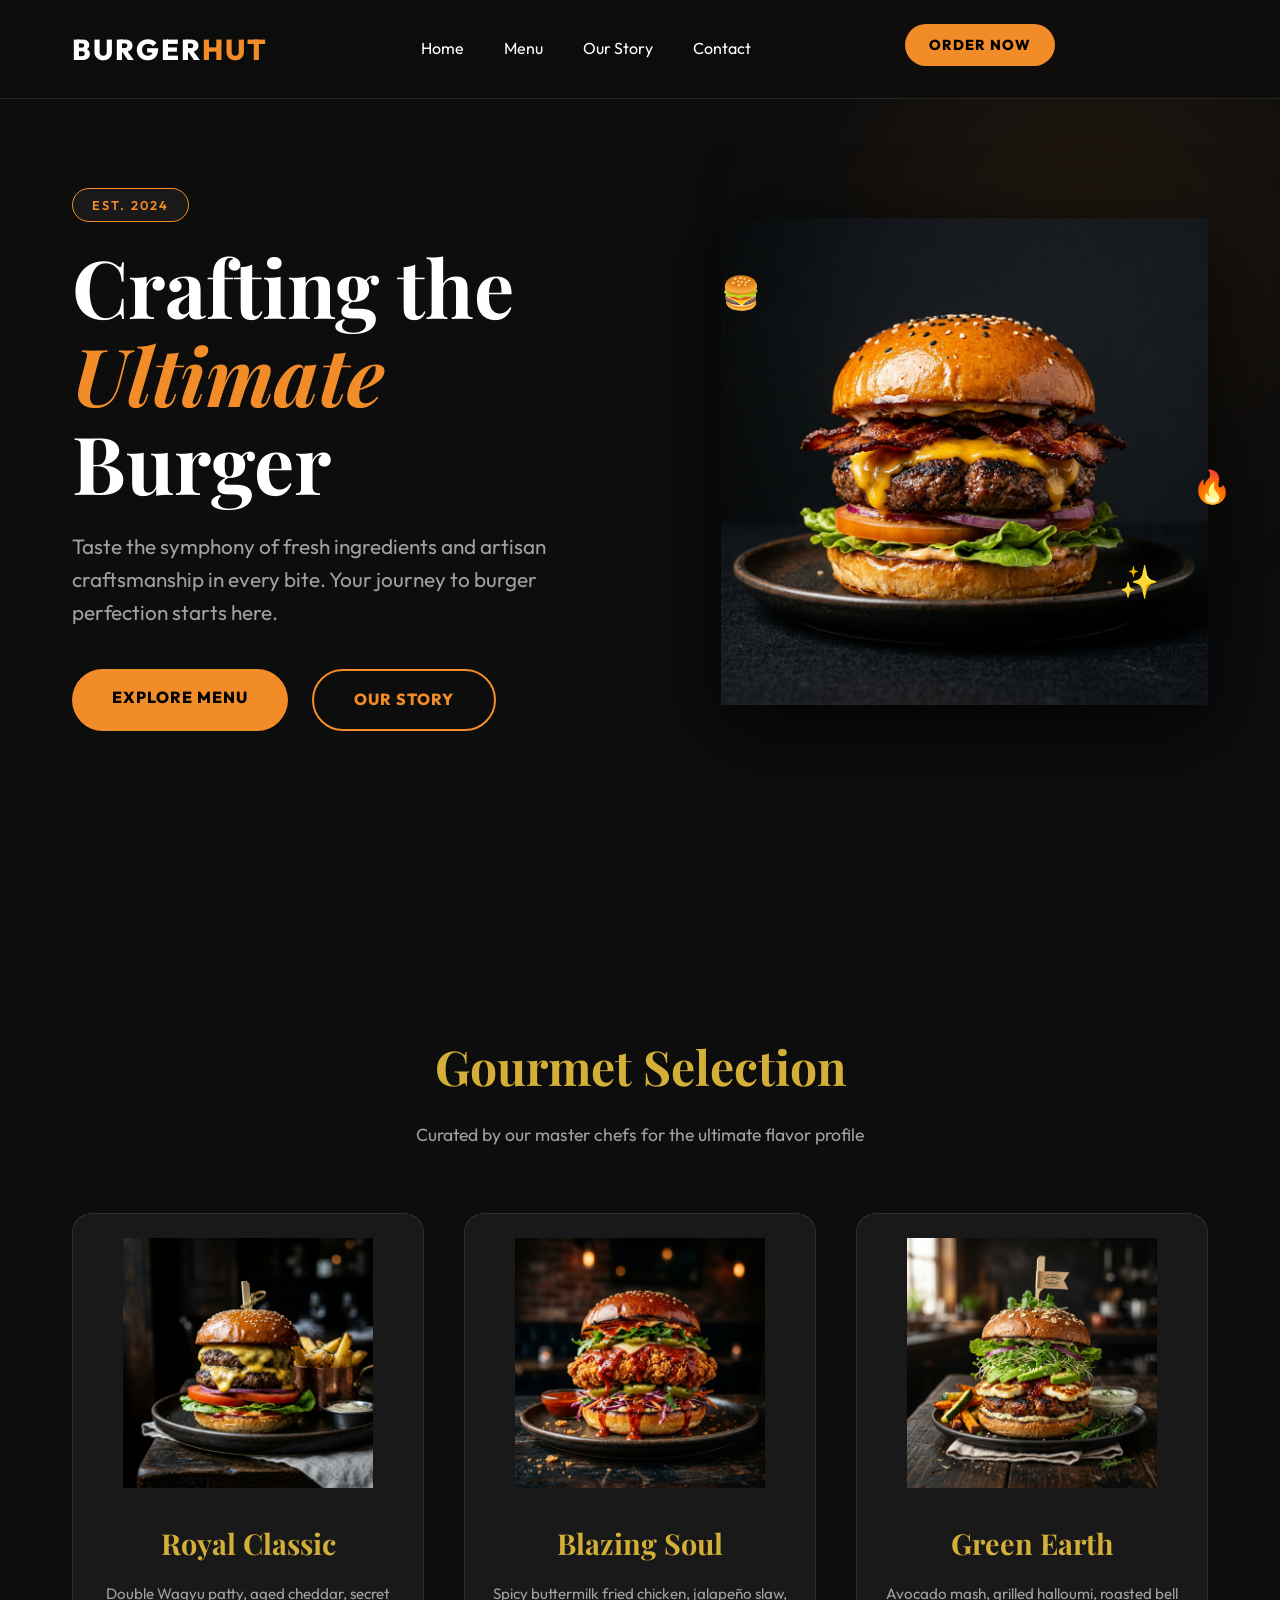
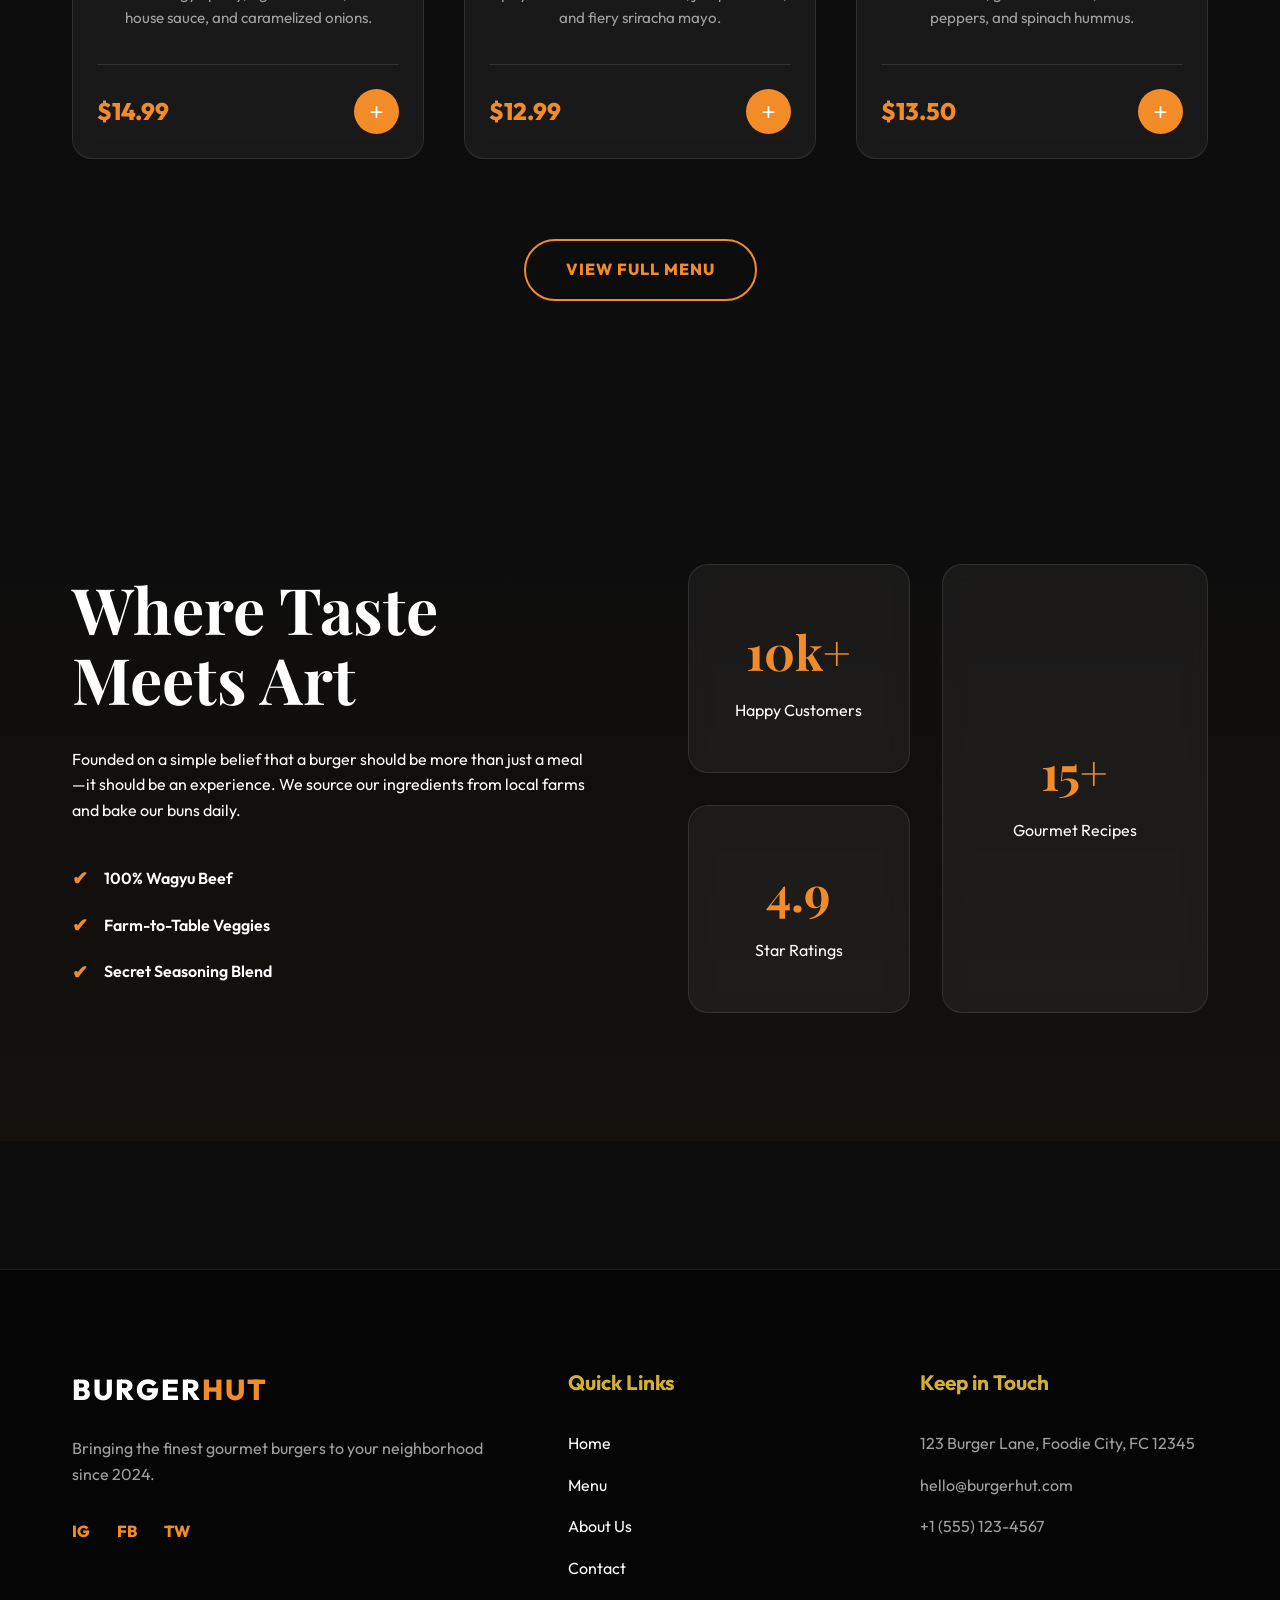
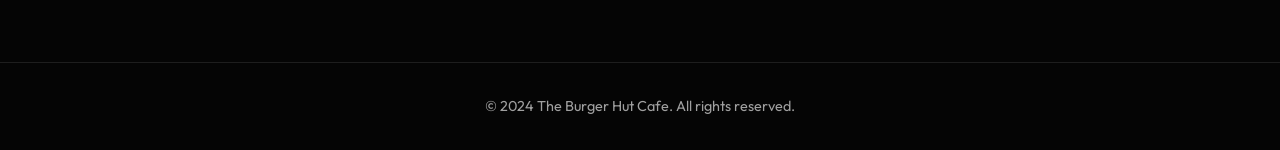
==== index.html @ 4bcedd04 "Initial commit of Burger Hut site" ====
<!DOCTYPE html>
<html lang="en">
<head>
    <meta charset="UTF-8">
    <meta name="viewport" content="width=device-width, initial-scale=1.0">
    <title>The Burger Hut | Gourmet Culinary Experience</title>
    <meta name="description" content="Experience the finest gourmet burgers at The Burger Hut. Handcrafted with passion, grilled to perfection.">
    <link rel="stylesheet" href="style.css">
</head>
<body>
    
    <!-- Navigation -->
    <header class="navbar">
        <div class="container nav-content">
            <div class="logo">
                BURGER<span>HUT</span>
            </div>
            <nav>
                <ul class="nav-links">
                    <li><a href="#home">Home</a></li>
                    <li><a href="#menu">Menu</a></li>
                    <li><a href="#about">Our Story</a></li>
                    <li><a href="#contact">Contact</a></li>
                </ul>
            </nav>
            <div class="nav-cta">
                <a href="#menu" class="btn btn-sm">Order Now</a>
            </div>
            <div class="menu-toggle" id="mobile-menu">
                <span></span>
                <span></span>
                <span></span>
            </div>
        </div>
    </header>

    <!-- Hero Section -->
    <section id="home" class="hero">
        <div class="hero-bg-accent"></div>
        <div class="container hero-grid">
            <div class="hero-text reveal">
                <span class="badge">EST. 2024</span>
                <h1>Crafting the <br><span class="highlight">Ultimate</span> Burger</h1>
                <p>Taste the symphony of fresh ingredients and artisan craftsmanship in every bite. Your journey to burger perfection starts here.</p>
                <div class="hero-btns">
                    <a href="#menu" class="btn">Explore Menu</a>
                    <a href="#about" class="btn btn-outline">Our Story</a>
                </div>
            </div>
            <div class="hero-image-container reveal">
                <img src="assets/hero-burger.png" alt="Gourmet Burger" class="floating-burger">
                <div class="hero-circle"></div>
                <!-- Decorative Elements -->
                <div class="decor decor-1">🍔</div>
                <div class="decor decor-2">✨</div>
                <div class="decor decor-3">🔥</div>
            </div>
        </div>
    </section>

    <!-- Menu Preview -->
    <section id="menu" class="menu-section">
        <div class="container">
            <div class="section-title reveal">
                <h2>Gourmet Selection</h2>
                <p>Curated by our master chefs for the ultimate flavor profile</p>
            </div>
            
            <div class="menu-grid">
                <!-- Burger 1 -->
                <div class="glass-card menu-card reveal">
                    <div class="card-img">
                        <img src="assets/classic-burger.png" alt="Classic Cheeseburger">
                    </div>
                    <div class="card-info">
                        <h3>Royal Classic</h3>
                        <p>Double Wagyu patty, aged cheddar, secret house sauce, and caramelized onions.</p>
                        <div class="card-footer">
                            <span class="price">$14.99</span>
                            <button class="add-btn">+</button>
                        </div>
                    </div>
                </div>

                <!-- Burger 2 -->
                <div class="glass-card menu-card reveal">
                    <div class="card-img">
                        <img src="assets/spicy-chicken.png" alt="Spicy Chicken Burger">
                    </div>
                    <div class="card-info">
                        <h3>Blazing Soul</h3>
                        <p>Spicy buttermilk fried chicken, jalapeño slaw, and fiery sriracha mayo.</p>
                        <div class="card-footer">
                            <span class="price">$12.99</span>
                            <button class="add-btn">+</button>
                        </div>
                    </div>
                </div>

                <!-- Burger 3 -->
                <div class="glass-card menu-card reveal">
                    <div class="card-img">
                        <img src="assets/veggie-burger.png" alt="Veggie Garden Burger">
                    </div>
                    <div class="card-info">
                        <h3>Green Earth</h3>
                        <p>Avocado mash, grilled halloumi, roasted bell peppers, and spinach hummus.</p>
                        <div class="card-footer">
                            <span class="price">$13.50</span>
                            <button class="add-btn">+</button>
                        </div>
                    </div>
                </div>
            </div>
            
            <div class="view-all reveal">
                <a href="#" class="btn btn-outline">View Full Menu</a>
            </div>
        </div>
    </section>

    <!-- About Section -->
    <section id="about" class="about-section">
        <div class="container about-grid">
            <div class="about-content reveal">
                <h2>Where Taste <br>Meets Art</h2>
                <p>Founded on a simple belief that a burger should be more than just a meal—it should be an experience. We source our ingredients from local farms and bake our buns daily.</p>
                <ul class="features">
                    <li><span>✔</span> 100% Wagyu Beef</li>
                    <li><span>✔</span> Farm-to-Table Veggies</li>
                    <li><span>✔</span> Secret Seasoning Blend</li>
                </ul>
            </div>
            <div class="about-stats reveal">
                <div class="stat-card glass-card">
                    <h3>10k+</h3>
                    <p>Happy Customers</p>
                </div>
                <div class="stat-card glass-card">
                    <h3>15+</h3>
                    <p>Gourmet Recipes</p>
                </div>
                <div class="stat-card glass-card">
                    <h3>4.9</h3>
                    <p>Star Ratings</p>
                </div>
            </div>
        </div>
    </section>

    <!-- Footer -->
    <footer id="contact">
        <div class="container footer-grid">
            <div class="footer-brand">
                <div class="logo">BURGER<span>HUT</span></div>
                <p>Bringing the finest gourmet burgers to your neighborhood since 2024.</p>
                <div class="social-links">
                    <a href="#">IG</a>
                    <a href="#">FB</a>
                    <a href="#">TW</a>
                </div>
            </div>
            <div class="footer-links">
                <h4>Quick Links</h4>
                <ul>
                    <li><a href="#home">Home</a></li>
                    <li><a href="#menu">Menu</a></li>
                    <li><a href="#about">About Us</a></li>
                    <li><a href="#contact">Contact</a></li>
                </ul>
            </div>
            <div class="footer-contact">
                <h4>Keep in Touch</h4>
                <p>123 Burger Lane, Foodie City, FC 12345</p>
                <p>hello@burgerhut.com</p>
                <p>+1 (555) 123-4567</p>
            </div>
        </div>
        <div class="footer-bottom">
            <p>&copy; 2024 The Burger Hut Cafe. All rights reserved.</p>
        </div>
    </footer>

    <script src="script.js"></script>
</body>
</html>
---- style.css ----
/* Design System for The Burger Hut Cafe */
@import url('https://fonts.googleapis.com/css2?family=Outfit:wght@300;400;600;800&family=Playfair+Display:ital,wght@0,700;1,700&display=swap');

:root {
    --bg-color: #0d0d0d;
    --bg-card: #1a1a1a;
    --primary: #f28c28;
    --primary-hover: #ff9d3d;
    --secondary: #d4af37;
    --text-primary: #ffffff;
    --text-secondary: #a0a0a0;
    --accent: #ff4d4d;
    --glass: rgba(255, 255, 255, 0.05);
    --glass-border: rgba(255, 255, 255, 0.1);
    --shadow: 0 10px 30px rgba(0, 0, 0, 0.5);
    --transition: all 0.4s cubic-bezier(0.165, 0.84, 0.44, 1);
}

* {
    margin: 0;
    padding: 0;
    box-sizing: border-box;
    scroll-behavior: smooth;
}

body {
    background-color: var(--bg-color);
    color: var(--text-primary);
    font-family: 'Outfit', sans-serif;
    line-height: 1.6;
    overflow-x: hidden;
}

h1, h2, h3 {
    font-family: 'Playfair Display', serif;
    font-weight: 700;
}

a {
    text-decoration: none;
    color: inherit;
    transition: var(--transition);
}

ul {
    list-style: none;
}

img {
    max-width: 100%;
    display: block;
}

.container {
    max-width: 1200px;
    margin: 0 auto;
    padding: 0 2rem;
}

/* Reusable Components */
.btn {
    display: inline-block;
    padding: 1rem 2.5rem;
    background: var(--primary);
    color: #000;
    font-weight: 800;
    text-transform: uppercase;
    letter-spacing: 1px;
    border-radius: 50px;
    transition: var(--transition);
    border: none;
    cursor: pointer;
    position: relative;
    overflow: hidden;
}

.btn:hover {
    background: var(--primary-hover);
    transform: translateY(-5px);
    box-shadow: 0 10px 20px rgba(242, 140, 40, 0.3);
}

.btn-outline {
    background: transparent;
    color: var(--primary);
    border: 2px solid var(--primary);
}

.section-title {
    text-align: center;
    margin-bottom: 4rem;
}

.section-title h2 {
    font-size: 3rem;
    color: var(--secondary);
    margin-bottom: 1rem;
}

.section-title p {
    color: var(--text-secondary);
    font-size: 1.1rem;
}

/* Glassmorphism Card */
.glass-card {
    background: var(--glass);
    backdrop-filter: blur(10px);
    border: 1px solid var(--glass-border);
    border-radius: 20px;
    padding: 2rem;
    transition: var(--transition);
}

.glass-card:hover {
    background: rgba(255, 255, 255, 0.08);
    border-color: var(--primary);
    transform: translateY(-10px);
}

/* Navigation */
.navbar {
    position: fixed;
    top: 0;
    width: 100%;
    z-index: 1000;
    padding: 1.5rem 0;
    background: rgba(13, 13, 13, 0.8);
    backdrop-filter: blur(10px);
    border-bottom: 1px solid var(--glass-border);
}

.nav-content {
    display: flex;
    justify-content: space-between;
    align-items: center;
}

.logo {
    font-size: 1.8rem;
    font-weight: 800;
    letter-spacing: 2px;
    color: var(--text-primary);
}

.logo span {
    color: var(--primary);
}

.nav-links {
    display: flex;
    gap: 2.5rem;
}

.nav-links a:hover {
    color: var(--primary);
}

.btn-sm {
    padding: 0.6rem 1.5rem;
    font-size: 0.9rem;
}

/* Hero Section */
.hero {
    min-height: 100vh;
    padding-top: 15vw;
    position: relative;
    overflow: hidden;
}

.hero-bg-accent {
    position: absolute;
    top: -10%;
    right: -10%;
    width: 50vw;
    height: 50vw;
    background: radial-gradient(circle, rgba(242, 140, 40, 0.1) 0%, transparent 70%);
    filter: blur(80px);
    z-index: -1;
}

.hero-grid {
    display: grid;
    grid-template-columns: 1.2fr 1fr;
    gap: 4rem;
    align-items: center;
}

.hero-text h1 {
    font-size: 5rem;
    line-height: 1.1;
    margin: 1.5rem 0;
}

.hero-text h1 .highlight {
    color: var(--primary);
    font-style: italic;
}

.hero-text p {
    font-size: 1.3rem;
    color: var(--text-secondary);
    max-width: 500px;
    margin-bottom: 2.5rem;
}

.badge {
    background: var(--glass);
    border: 1px solid var(--primary);
    color: var(--primary);
    padding: 0.5rem 1.2rem;
    border-radius: 50px;
    font-weight: 600;
    font-size: 0.8rem;
    letter-spacing: 2px;
}

.hero-btns {
    display: flex;
    gap: 1.5rem;
}

.hero-image-container {
    position: relative;
    display: flex;
    justify-content: center;
    align-items: center;
}

.floating-burger {
    width: 100%;
    filter: drop-shadow(0 20px 40px rgba(0,0,0,0.8));
    animation: float 6s ease-in-out infinite;
    z-index: 2;
}

.hero-circle {
    position: absolute;
    width: 100%;
    height: 100%;
    background: radial-gradient(circle, rgba(242, 140, 40, 0.05) 0%, transparent 70%);
    border-radius: 50%;
    z-index: 1;
}

.decor {
    position: absolute;
    font-size: 2rem;
    z-index: 3;
    animation: float 4s ease-in-out infinite;
}

.decor-1 { top: 10%; left: 0; animation-delay: 0s; }
.decor-2 { bottom: 20%; right: 10%; animation-delay: 1s; }
.decor-3 { top: 50%; right: -5%; animation-delay: 2s; }

@keyframes float {
    0%, 100% { transform: translateY(0) rotate(0); }
    50% { transform: translateY(-20px) rotate(2deg); }
}

/* Menu Section */
.menu-section {
    padding: 8rem 0;
}

.menu-grid {
    display: grid;
    grid-template-columns: repeat(auto-fit, minmax(300px, 1fr));
    gap: 2.5rem;
}

.menu-card {
    text-align: center;
    padding: 1.5rem;
}

.card-img {
    height: 250px;
    display: flex;
    align-items: center;
    justify-content: center;
    margin-bottom: 2rem;
}

.card-img img {
    max-height: 100%;
    transition: var(--transition);
}

.menu-card:hover .card-img img {
    transform: scale(1.1) rotate(5deg);
}

.menu-card h3 {
    font-size: 1.8rem;
    margin-bottom: 1rem;
    color: var(--secondary);
}

.menu-card p {
    color: var(--text-secondary);
    font-size: 0.95rem;
    margin-bottom: 2rem;
    min-height: 50px;
}

.card-footer {
    display: flex;
    justify-content: space-between;
    align-items: center;
    padding-top: 1.5rem;
    border-top: 1px solid var(--glass-border);
}

.price {
    font-size: 1.5rem;
    font-weight: 800;
    color: var(--primary);
}

.add-btn {
    width: 45px;
    height: 45px;
    border-radius: 50%;
    background: var(--primary);
    border: none;
    color: white;
    font-size: 1.5rem;
    cursor: pointer;
    transition: var(--transition);
}

.add-btn:hover {
    background: white;
    color: var(--primary);
    transform: rotate(90deg);
}

.view-all {
    text-align: center;
    margin-top: 5rem;
}

/* About Section */
.about-section {
    padding: 8rem 0;
    background: linear-gradient(to bottom, transparent, rgba(242, 140, 40, 0.03));
}

.about-grid {
    display: grid;
    grid-template-columns: 1fr 1fr;
    gap: 6rem;
    align-items: center;
}

.about-content h2 {
    font-size: 4rem;
    line-height: 1.1;
    margin-bottom: 2rem;
}

.features {
    margin-top: 2.5rem;
}

.features li {
    margin-bottom: 1rem;
    font-weight: 600;
    display: flex;
    align-items: center;
    gap: 1rem;
}

.features span {
    color: var(--primary);
    font-size: 1.2rem;
}

.about-stats {
    display: grid;
    grid-template-columns: 1fr 1.2fr;
    gap: 2rem;
}

.stat-card {
    padding: 3rem 2rem;
    text-align: center;
}

.stat-card:nth-child(2) {
    grid-row: span 2;
    display: flex;
    flex-direction: column;
    justify-content: center;
}

.stat-card h3 {
    font-size: 3rem;
    color: var(--primary);
    margin-bottom: 0.5rem;
}

/* Footer Icons (placeholder) */
.social-links a {
    display: inline-block;
    margin-right: 1.5rem;
    font-weight: 800;
    color: var(--primary);
}

/* Footer Styling */
footer {
    background: #050505;
    padding: 6rem 0 2rem;
    margin-top: 8rem;
    border-top: 1px solid var(--glass-border);
}

.footer-grid {
    display: grid;
    grid-template-columns: 1.5fr 1fr 1fr;
    gap: 4rem;
    margin-bottom: 4rem;
}

.footer-brand p {
    margin: 1.5rem 0 2rem;
    color: var(--text-secondary);
}

.footer-links h4, .footer-contact h4 {
    color: var(--secondary);
    margin-bottom: 2rem;
    font-size: 1.3rem;
}

.footer-links li {
    margin-bottom: 1rem;
}

.footer-links a:hover {
    color: var(--primary);
    padding-left: 5px;
}

.footer-contact p {
    margin-bottom: 1rem;
    color: var(--text-secondary);
}

.footer-bottom {
    text-align: center;
    padding-top: 2rem;
    border-top: 1px solid var(--glass-border);
    color: var(--text-secondary);
    font-size: 0.9rem;
}

/* Responsive */
@media (max-width: 1024px) {
    .container { padding: 0 4rem; }
    .hero-text h1 { font-size: 4rem; }
    .about-grid { grid-template-columns: 1fr; gap: 4rem; }
}

@media (max-width: 768px) {
    .nav-links { display: none; }
    .hero-grid { grid-template-columns: 1fr; text-align: center; }
    .hero-text p { margin: 1.5rem auto 2.5rem; }
    .hero-btns { justify-content: center; }
    .hero-text h1 { font-size: 3.2rem; }
    .container { padding: 0 2rem; }
    .footer-grid { grid-template-columns: 1fr; text-align: center; }
    .about-content h2 { font-size: 2.8rem; }
}
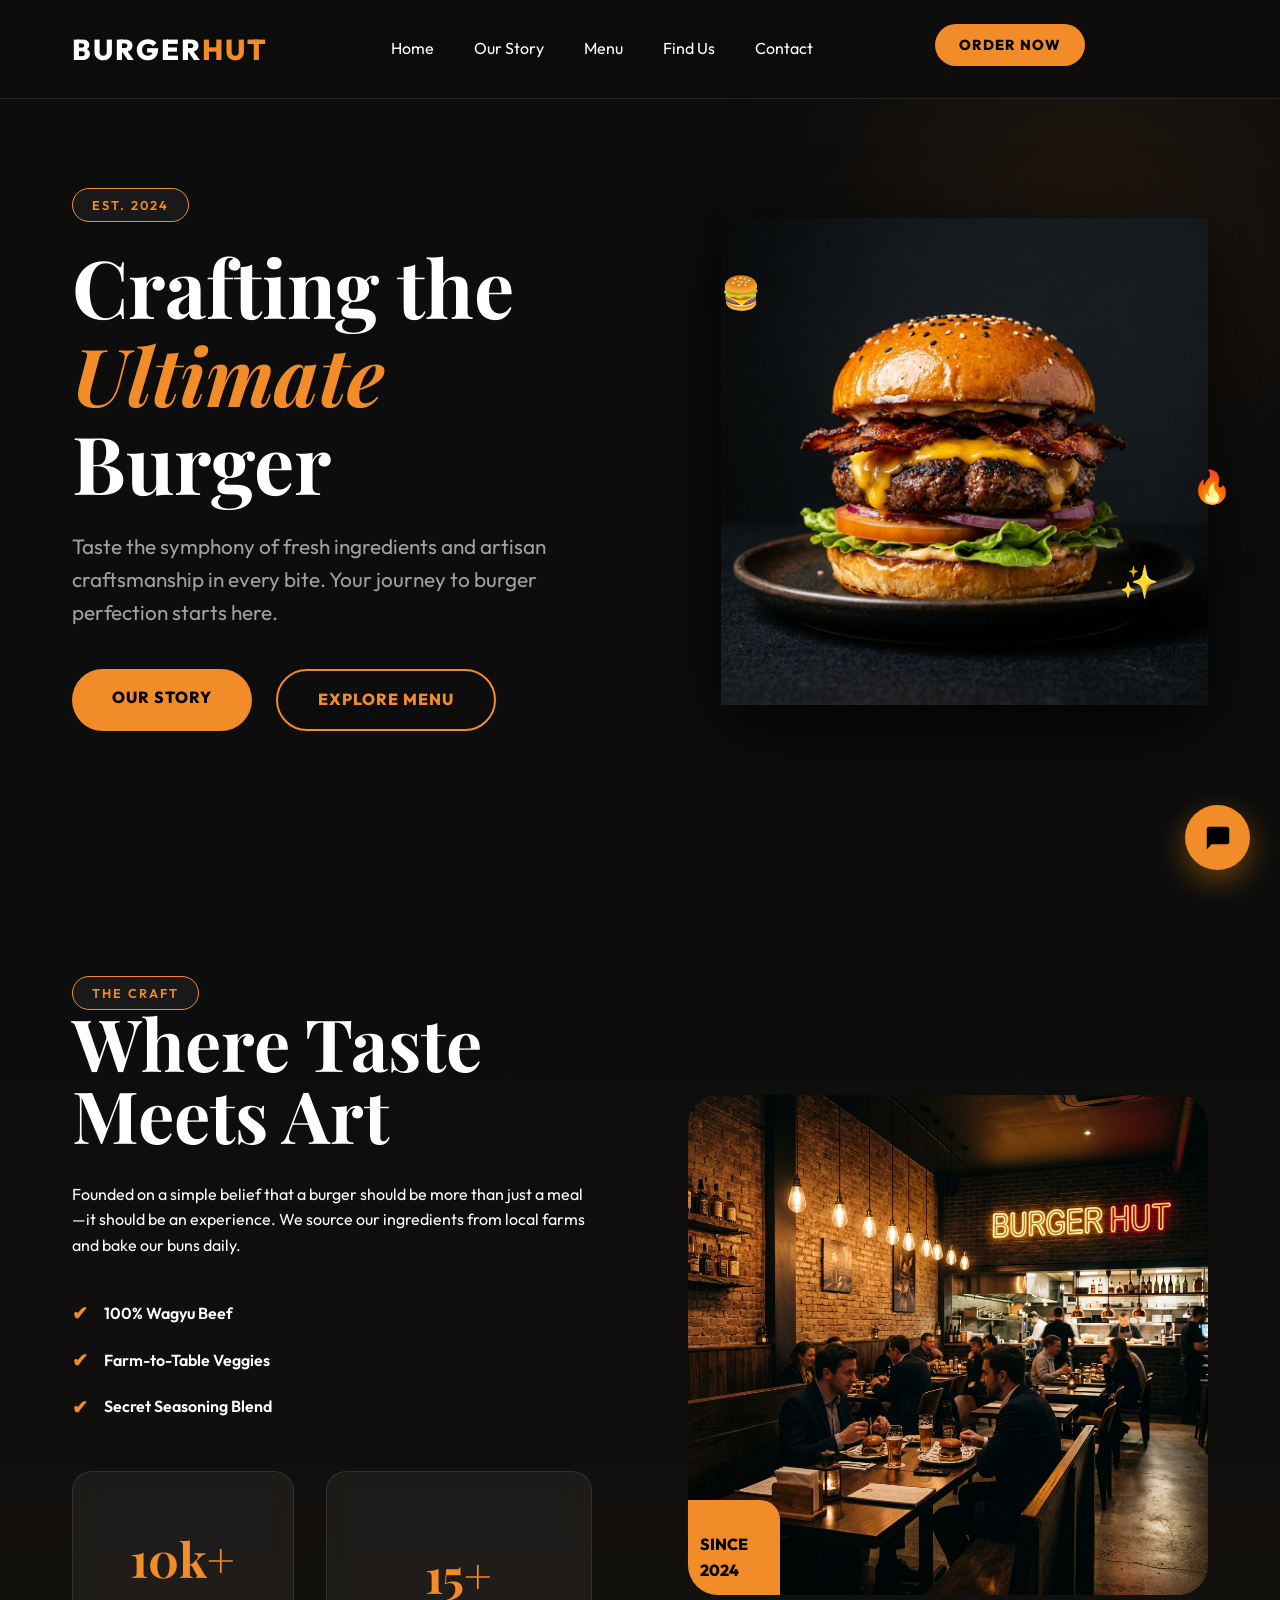
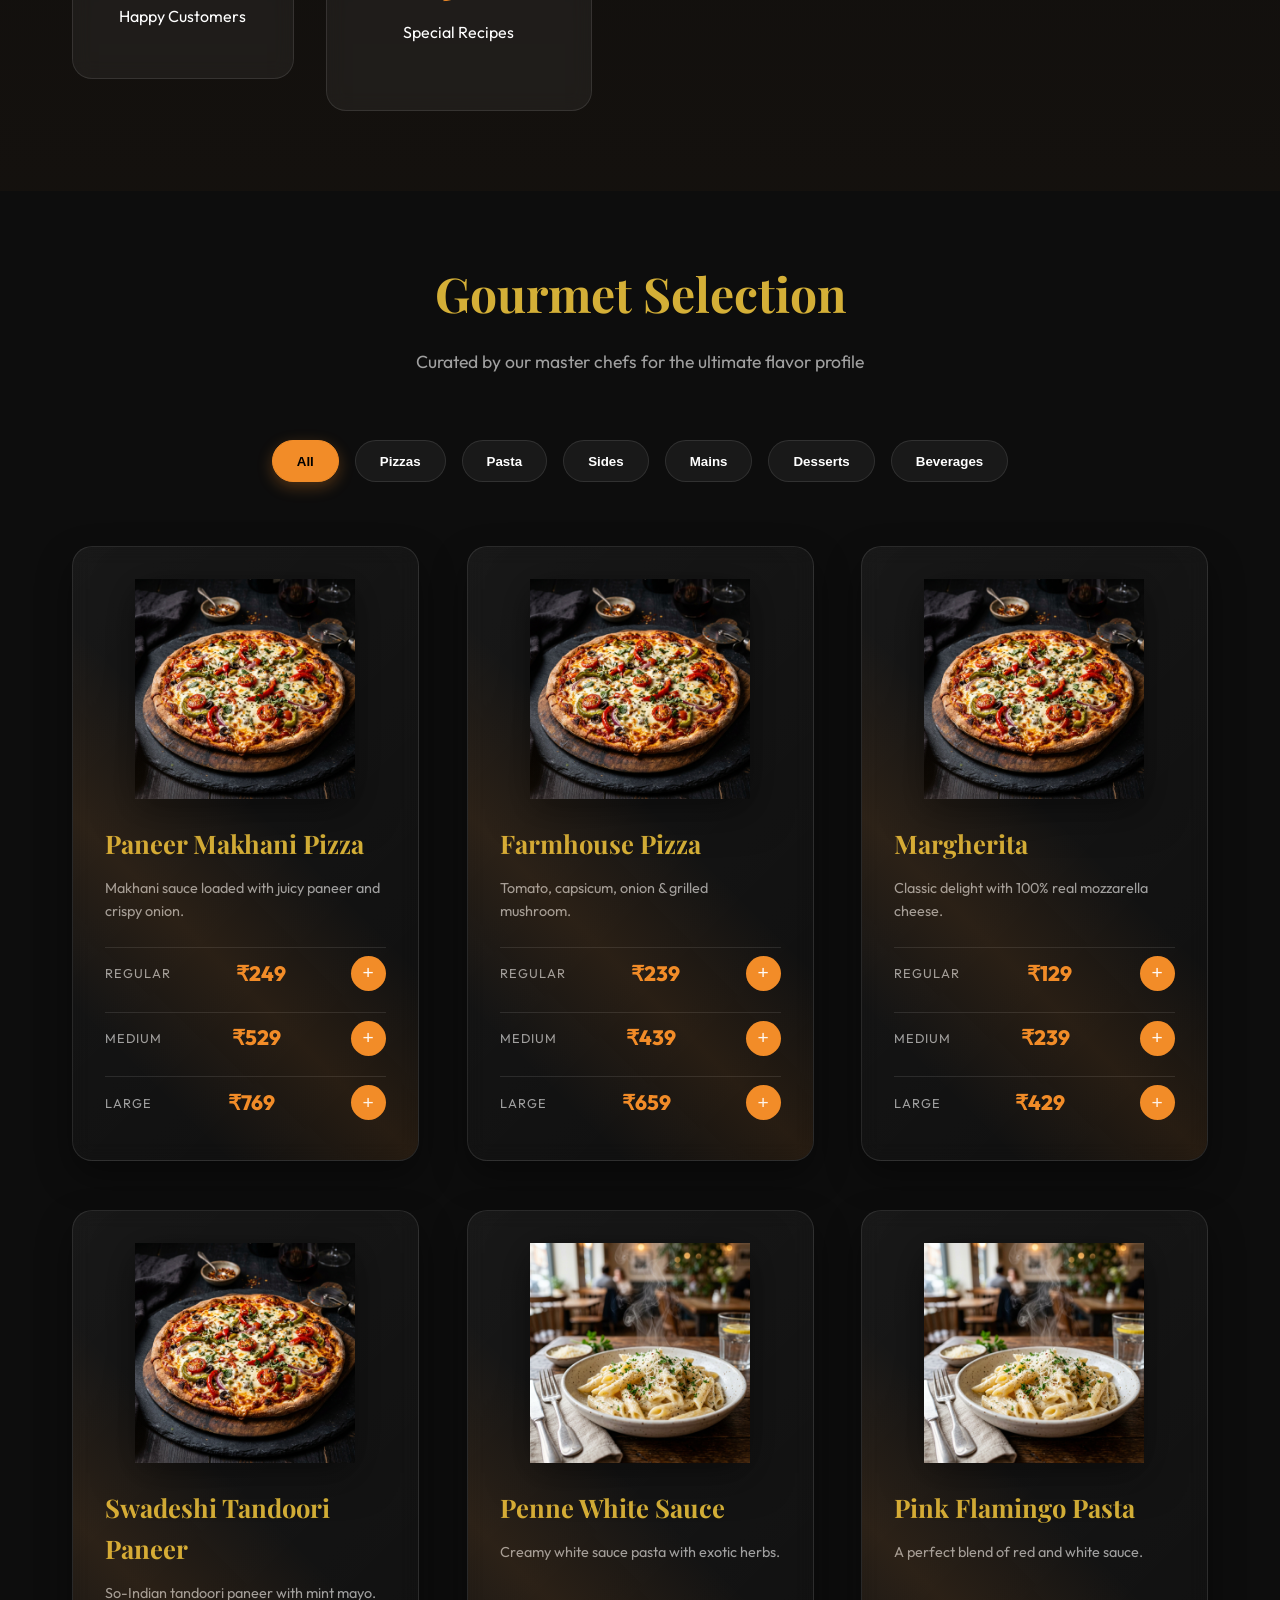
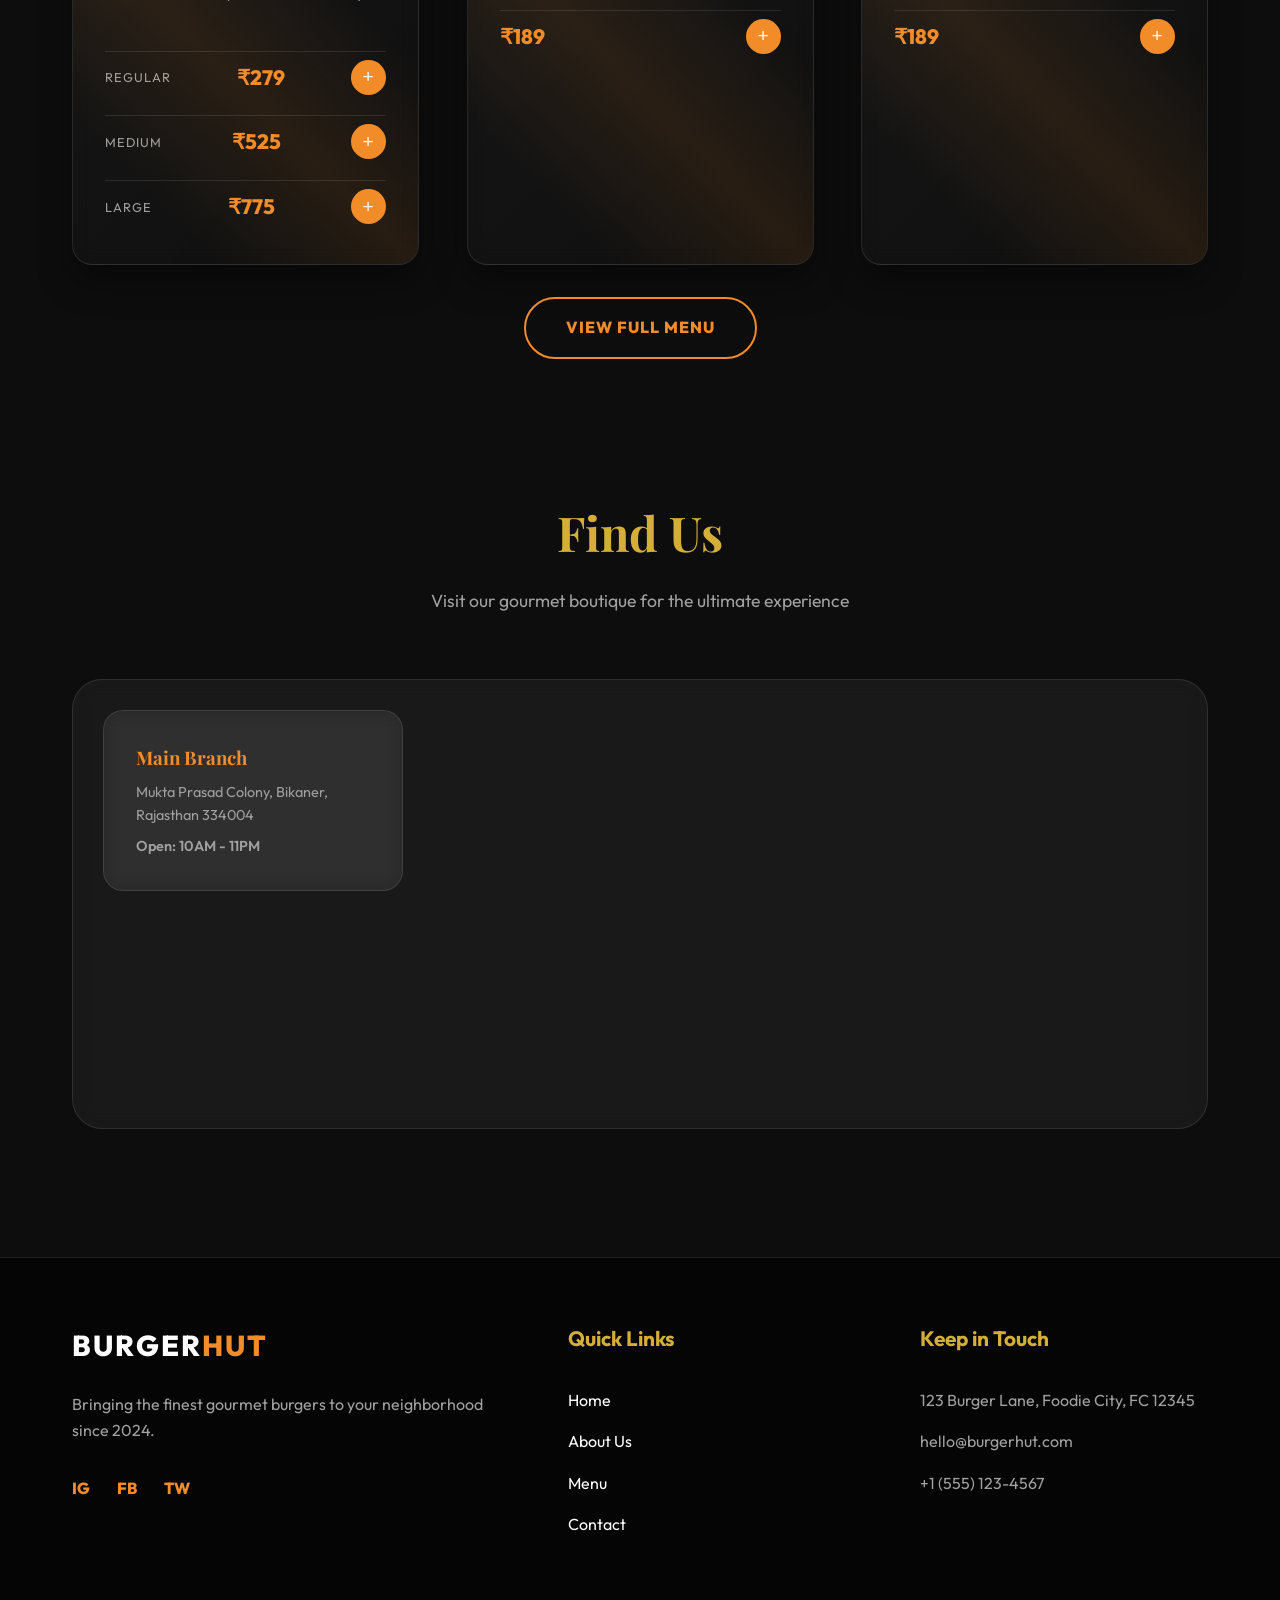
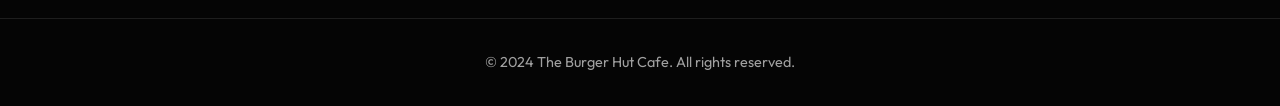
==== commit 34cbf041: "Update project files" ====
--- a/index.html
+++ b/index.html
@@ -18,8 +18,9 @@
             <nav>
                 <ul class="nav-links">
                     <li><a href="#home">Home</a></li>
+                    <li><a href="#about">Our Story</a></li>
                     <li><a href="#menu">Menu</a></li>
-                    <li><a href="#about">Our Story</a></li>
+                    <li><a href="#location">Find Us</a></li>
                     <li><a href="#contact">Contact</a></li>
                 </ul>
             </nav>
@@ -43,8 +44,8 @@
                 <h1>Crafting the <br><span class="highlight">Ultimate</span> Burger</h1>
                 <p>Taste the symphony of fresh ingredients and artisan craftsmanship in every bite. Your journey to burger perfection starts here.</p>
                 <div class="hero-btns">
-                    <a href="#menu" class="btn">Explore Menu</a>
-                    <a href="#about" class="btn btn-outline">Our Story</a>
+                    <a href="#about" class="btn">Our Story</a>
+                    <a href="#menu" class="btn btn-outline">Explore Menu</a>
                 </div>
             </div>
             <div class="hero-image-container reveal">
@@ -58,71 +59,11 @@
         </div>
     </section>
 
-    <!-- Menu Preview -->
-    <section id="menu" class="menu-section">
-        <div class="container">
-            <div class="section-title reveal">
-                <h2>Gourmet Selection</h2>
-                <p>Curated by our master chefs for the ultimate flavor profile</p>
-            </div>
-            
-            <div class="menu-grid">
-                <!-- Burger 1 -->
-                <div class="glass-card menu-card reveal">
-                    <div class="card-img">
-                        <img src="assets/classic-burger.png" alt="Classic Cheeseburger">
-                    </div>
-                    <div class="card-info">
-                        <h3>Royal Classic</h3>
-                        <p>Double Wagyu patty, aged cheddar, secret house sauce, and caramelized onions.</p>
-                        <div class="card-footer">
-                            <span class="price">$14.99</span>
-                            <button class="add-btn">+</button>
-                        </div>
-                    </div>
-                </div>
-
-                <!-- Burger 2 -->
-                <div class="glass-card menu-card reveal">
-                    <div class="card-img">
-                        <img src="assets/spicy-chicken.png" alt="Spicy Chicken Burger">
-                    </div>
-                    <div class="card-info">
-                        <h3>Blazing Soul</h3>
-                        <p>Spicy buttermilk fried chicken, jalapeño slaw, and fiery sriracha mayo.</p>
-                        <div class="card-footer">
-                            <span class="price">$12.99</span>
-                            <button class="add-btn">+</button>
-                        </div>
-                    </div>
-                </div>
-
-                <!-- Burger 3 -->
-                <div class="glass-card menu-card reveal">
-                    <div class="card-img">
-                        <img src="assets/veggie-burger.png" alt="Veggie Garden Burger">
-                    </div>
-                    <div class="card-info">
-                        <h3>Green Earth</h3>
-                        <p>Avocado mash, grilled halloumi, roasted bell peppers, and spinach hummus.</p>
-                        <div class="card-footer">
-                            <span class="price">$13.50</span>
-                            <button class="add-btn">+</button>
-                        </div>
-                    </div>
-                </div>
-            </div>
-            
-            <div class="view-all reveal">
-                <a href="#" class="btn btn-outline">View Full Menu</a>
-            </div>
-        </div>
-    </section>
-
     <!-- About Section -->
     <section id="about" class="about-section">
         <div class="container about-grid">
             <div class="about-content reveal">
+                <span class="badge" style="margin-bottom: 2rem;">THE CRAFT</span>
                 <h2>Where Taste <br>Meets Art</h2>
                 <p>Founded on a simple belief that a burger should be more than just a meal—it should be an experience. We source our ingredients from local farms and bake our buns daily.</p>
                 <ul class="features">
@@ -130,19 +71,75 @@
                     <li><span>✔</span> Farm-to-Table Veggies</li>
                     <li><span>✔</span> Secret Seasoning Blend</li>
                 </ul>
-            </div>
-            <div class="about-stats reveal">
-                <div class="stat-card glass-card">
-                    <h3>10k+</h3>
-                    <p>Happy Customers</p>
-                </div>
-                <div class="stat-card glass-card">
-                    <h3>15+</h3>
-                    <p>Gourmet Recipes</p>
-                </div>
-                <div class="stat-card glass-card">
-                    <h3>4.9</h3>
-                    <p>Star Ratings</p>
+                <div class="about-stats" style="margin-top: 3rem;">
+                    <div class="stat-card glass-card">
+                        <h3>10k+</h3>
+                        <p>Happy Customers</p>
+                    </div>
+                    <div class="stat-card glass-card">
+                        <h3>15+</h3>
+                        <p>Special Recipes</p>
+                    </div>
+                </div>
+            </div>
+            <div class="about-image-column reveal">
+                <div class="about-image-wrapper">
+                    <img src="assets/story-visual.png" alt="Burger Hut Interior">
+                    <div class="story-badge">
+                        SINCE<br>2024
+                    </div>
+                </div>
+            </div>
+        </div>
+    </section>
+
+    <!-- Menu Preview -->
+    <section id="menu" class="menu-section">
+        <div class="container">
+            <div class="section-title reveal">
+                <h2>Gourmet Selection</h2>
+                <p>Curated by our master chefs for the ultimate flavor profile</p>
+            </div>
+            
+            <div class="menu-filters reveal">
+                <button class="filter-btn active" data-category="all">All</button>
+                <button class="filter-btn" data-category="pizza">Pizzas</button>
+                <button class="filter-btn" data-category="pasta">Pasta</button>
+                <button class="filter-btn" data-category="sides">Sides</button>
+                <button class="filter-btn" data-category="mains">Mains</button>
+                <button class="filter-btn" data-category="desserts">Desserts</button>
+                <button class="filter-btn" data-category="beverages">Beverages</button>
+            </div>
+
+            <div class="menu-grid">
+                <!-- Dynamically populated by script.js -->
+            </div>
+            
+            <div class="view-all reveal">
+                <a href="#menu" id="view-full-menu" class="btn btn-outline">View Full Menu</a>
+            </div>
+        </div>
+    </section>
+
+    <!-- Location Section (Map) -->
+    <section id="location" class="map-section reveal">
+        <div class="container">
+            <div class="section-title">
+                <h2>Find Us</h2>
+                <p>Visit our gourmet boutique for the ultimate experience</p>
+            </div>
+            <div class="map-container glass-card">
+                <iframe 
+                    src="https://www.google.com/maps/embed?pb=!1m18!1m12!1m3!1d28373.864388439975!2d73.275817815625!3d28.0436854!2m3!1f0!2f0!3f0!3m2!1i1024!2i768!4f13.1!3m3!1m2!1s0x393fe7553531f82f%3A0x64c8d50454316d8c!2sMukta%20Prasad%20Colony%2C%20Bikaner%2C%20Rajasthan%20334004!5e0!3m2!1sen!2sin!4v1712869500000!5m2!1sen!2sin" 
+                    allowfullscreen="" 
+                    loading="lazy">
+                </iframe>
+                <div class="map-overlay">
+                    <div class="glass-card map-card">
+                        <h3>Main Branch</h3>
+                        <p>Mukta Prasad Colony, Bikaner, Rajasthan 334004</p>
+                        <p style="margin-top: 0.5rem; font-weight: 600;">Open: 10AM - 11PM</p>
+                    </div>
                 </div>
             </div>
         </div>
@@ -164,8 +161,8 @@
                 <h4>Quick Links</h4>
                 <ul>
                     <li><a href="#home">Home</a></li>
+                    <li><a href="#about">About Us</a></li>
                     <li><a href="#menu">Menu</a></li>
-                    <li><a href="#about">About Us</a></li>
                     <li><a href="#contact">Contact</a></li>
                 </ul>
             </div>
@@ -181,6 +178,43 @@
         </div>
     </footer>
 
+    <!-- Chatbot trigger -->
+    <div id="chat-trigger" class="chatbot-trigger">
+        <svg viewBox="0 0 24 24">
+            <path d="M21 15a2 2 0 0 1-2 2H7l-4 4V5a2 2 0 0 1 2-2h14a2 2 0 0 1 2 2z"></path>
+        </svg>
+    </div>
+
+    <!-- Chat window -->
+    <div id="chat-window" class="chat-window">
+        <div class="chat-header">
+            <div class="bot-avatar">H</div>
+            <div>
+                <h4 style="margin: 0; color: var(--primary);">HutBot</h4>
+                <p style="margin: 0; font-size: 0.7rem; opacity: 0.6;">Online | AI Assistant</p>
+            </div>
+        </div>
+        <div id="chat-messages" class="chat-messages">
+            <div class="message bot">
+                Hey there! 👋 I'm **HutBot**, your personal burger connoisseur. Craving something gourmet today? or need help with your order?
+            </div>
+        </div>
+        <div class="quick-replies">
+            <button class="quick-btn" onclick="sendQuickReply('Suggest me a burger')">🍔 Suggest a burger</button>
+            <button class="quick-btn" onclick="sendQuickReply('How to order?')">📝 How to order?</button>
+            <button class="quick-btn" onclick="sendQuickReply('Give a review')">⭐ Give a review</button>
+        </div>
+        <div class="chat-input-area">
+            <input type="text" id="chat-input" class="chat-input" placeholder="Ask me anything...">
+            <button id="chat-send" class="chat-send">
+                <svg viewBox="0 0 24 24" style="width: 20px; height: 20px; fill: black;">
+                    <path d="M22 2L11 13M22 2l-7 20-4-9-9-4 20-7z"></path>
+                </svg>
+            </button>
+        </div>
+    </div>
+
     <script src="script.js"></script>
+    <script src="bot.js"></script>
 </body>
 </html>
--- a/style.css
+++ b/style.css
@@ -257,79 +257,183 @@
 
 @keyframes float {
     0%, 100% { transform: translateY(0) rotate(0); }
-    50% { transform: translateY(-20px) rotate(2deg); }
+    50% { transform: translateY(-15px) rotate(1deg); }
+}
+
+@keyframes holographicReveal {
+    0% { 
+        opacity: 0; 
+        transform: translateY(30px) scale(0.9) rotateX(15deg);
+        filter: blur(10px);
+    }
+    100% { 
+        opacity: 1; 
+        transform: translateY(0) scale(1) rotateX(0);
+        filter: blur(0);
+    }
+}
+
+.floating-img {
+    animation: float 5s ease-in-out infinite;
+}
+
+/* Category Filters */
+.menu-filters {
+    display: flex;
+    justify-content: center;
+    gap: 1rem;
+    margin-bottom: 4rem;
+    flex-wrap: wrap;
+}
+
+.filter-btn {
+    background: var(--glass);
+    border: 1px solid var(--glass-border);
+    color: var(--text-primary);
+    padding: 0.8rem 1.5rem;
+    border-radius: 50px;
+    cursor: pointer;
+    font-weight: 600;
+    transition: var(--transition);
+}
+
+.filter-btn.active, .filter-btn:hover {
+    background: var(--primary);
+    color: black;
+    border-color: var(--primary);
+    box-shadow: 0 5px 15px rgba(242, 140, 40, 0.3);
 }
 
 /* Menu Section */
 .menu-section {
-    padding: 8rem 0;
+    padding: 4rem 0;
 }
 
 .menu-grid {
     display: grid;
     grid-template-columns: repeat(auto-fit, minmax(300px, 1fr));
-    gap: 2.5rem;
+    gap: 3rem;
+    perspective: 1500px; /* Added for 3D depth */
+    transform-style: preserve-3d;
 }
 
 .menu-card {
-    text-align: center;
-    padding: 1.5rem;
+    position: relative;
+    background: linear-gradient(135deg, rgba(255, 255, 255, 0.05) 0%, rgba(255, 255, 255, 0.01) 100%);
+    border: 1px solid var(--glass-border);
+    border-radius: 20px;
+    padding: 2rem;
+    display: flex;
+    flex-direction: column;
+    overflow: hidden;
+    transition: var(--transition);
+    opacity: 0; /* Initial state for staggered reveal */
+    transform: translateY(30px);
+    box-shadow: 0 15px 35px rgba(0, 0, 0, 0.4);
+}
+
+.menu-card.reveal-active {
+    animation: holographicReveal 0.8s cubic-bezier(0.19, 1, 0.22, 1) forwards;
+}
+
+.menu-card::before {
+    content: '';
+    position: absolute;
+    top: 0;
+    left: 0;
+    width: 100%;
+    height: 100%;
+    background: linear-gradient(45deg, transparent 40%, rgba(242, 140, 40, 0.1) 50%, transparent 60%);
+    background-size: 200% 200%;
+    transition: 0.6s;
+    pointer-events: none;
+    z-index: 1;
+}
+
+.menu-card:hover {
+    transform: translateY(-10px) rotateY(5deg) rotateX(5deg);
+    border-color: var(--primary);
+    box-shadow: 0 20px 40px rgba(242, 140, 40, 0.15), 
+                inset 0 0 15px rgba(242, 140, 40, 0.05);
+}
+
+.menu-card:hover::before {
+    background-position: 100% 100%;
 }
 
 .card-img {
-    height: 250px;
+    height: 220px;
     display: flex;
     align-items: center;
     justify-content: center;
-    margin-bottom: 2rem;
+    margin-bottom: 1.5rem;
+    position: relative;
 }
 
 .card-img img {
     max-height: 100%;
+    filter: drop-shadow(0 10px 20px rgba(0,0,0,0.5));
     transition: var(--transition);
 }
 
 .menu-card:hover .card-img img {
-    transform: scale(1.1) rotate(5deg);
+    transform: scale(1.08) rotate(3deg);
 }
 
 .menu-card h3 {
-    font-size: 1.8rem;
-    margin-bottom: 1rem;
+    font-size: 1.6rem;
+    margin-bottom: 0.8rem;
     color: var(--secondary);
 }
 
 .menu-card p {
     color: var(--text-secondary);
-    font-size: 0.95rem;
-    margin-bottom: 2rem;
-    min-height: 50px;
-}
-
-.card-footer {
+    font-size: 0.9rem;
+    margin-bottom: 1.5rem;
+    min-height: 45px;
+}
+
+.price-options {
+    display: flex;
+    flex-direction: column;
+    gap: 0.8rem;
+    margin-top: auto;
+}
+
+.price-row {
     display: flex;
     justify-content: space-between;
     align-items: center;
-    padding-top: 1.5rem;
+    padding: 0.5rem 0;
     border-top: 1px solid var(--glass-border);
 }
 
+.price-label {
+    font-size: 0.8rem;
+    color: var(--text-secondary);
+    text-transform: uppercase;
+    letter-spacing: 1px;
+}
+
 .price {
-    font-size: 1.5rem;
+    font-size: 1.3rem;
     font-weight: 800;
     color: var(--primary);
 }
 
 .add-btn {
-    width: 45px;
-    height: 45px;
+    width: 35px;
+    height: 35px;
     border-radius: 50%;
     background: var(--primary);
     border: none;
     color: white;
-    font-size: 1.5rem;
+    font-size: 1.2rem;
     cursor: pointer;
     transition: var(--transition);
+    display: flex;
+    align-items: center;
+    justify-content: center;
 }
 
 .add-btn:hover {
@@ -340,12 +444,12 @@
 
 .view-all {
     text-align: center;
-    margin-top: 5rem;
+    margin-top: 2rem;
 }
 
 /* About Section */
 .about-section {
-    padding: 8rem 0;
+    padding: 5rem 0;
     background: linear-gradient(to bottom, transparent, rgba(242, 140, 40, 0.03));
 }
 
@@ -357,9 +461,40 @@
 }
 
 .about-content h2 {
-    font-size: 4rem;
-    line-height: 1.1;
+    font-size: 4.5rem;
+    line-height: 1;
     margin-bottom: 2rem;
+}
+
+.about-image-wrapper {
+    position: relative;
+    border-radius: 30px;
+    overflow: hidden;
+    height: 500px;
+}
+
+.about-image-wrapper img {
+    width: 100%;
+    height: 100%;
+    object-fit: cover;
+    transition: var(--transition);
+}
+
+.about-image-wrapper:hover img {
+    transform: scale(1.05);
+}
+
+.story-badge {
+    position: absolute;
+    bottom: -20px;
+    left: -20px;
+    background: var(--primary);
+    color: black;
+    padding: 2rem;
+    border-radius: 20px;
+    font-weight: 800;
+    box-shadow: var(--shadow);
+    z-index: 2;
 }
 
 .features {
@@ -414,8 +549,8 @@
 /* Footer Styling */
 footer {
     background: #050505;
-    padding: 6rem 0 2rem;
-    margin-top: 8rem;
+    padding: 4rem 0 2rem;
+    margin-top: 4rem;
     border-top: 1px solid var(--glass-border);
 }
 
@@ -449,6 +584,214 @@
 .footer-contact p {
     margin-bottom: 1rem;
     color: var(--text-secondary);
+}
+
+/* Map Section */
+.map-section {
+    padding: 4rem 0;
+    position: relative;
+}
+
+.map-container {
+    border-radius: 30px;
+    overflow: hidden;
+    height: 450px;
+    width: 100%;
+    border: 1px solid var(--glass-border);
+    position: relative;
+}
+
+.map-container iframe {
+    width: 100%;
+    height: 100%;
+    border: none;
+    filter: invert(90%) hue-rotate(180deg) brightness(95%) contrast(90%);
+}
+
+.map-overlay {
+    position: absolute;
+    top: 30px;
+    left: 30px;
+    max-width: 300px;
+}
+
+.map-card {
+    padding: 2rem;
+    pointer-events: none;
+}
+
+.map-card h3 {
+    color: var(--primary);
+    margin-bottom: 0.5rem;
+}
+
+.map-card p {
+    font-size: 0.9rem;
+    color: var(--text-secondary);
+}
+
+/* HutBot AI Assistant */
+.chatbot-trigger {
+    position: fixed;
+    bottom: 30px;
+    right: 30px;
+    width: 65px;
+    height: 65px;
+    background: var(--primary);
+    border-radius: 50%;
+    display: flex;
+    align-items: center;
+    justify-content: center;
+    cursor: pointer;
+    box-shadow: 0 10px 30px rgba(255, 145, 0, 0.4);
+    z-index: 1000;
+    transition: var(--transition);
+}
+
+.chatbot-trigger:hover {
+    transform: scale(1.1) rotate(10deg);
+}
+
+.chatbot-trigger svg {
+    width: 30px;
+    height: 30px;
+    fill: black;
+}
+
+.chat-window {
+    position: fixed;
+    bottom: 110px;
+    right: 30px;
+    width: 380px;
+    height: 550px;
+    background: rgba(20, 20, 20, 0.85);
+    backdrop-filter: blur(20px);
+    border: 1px solid var(--glass-border);
+    border-radius: 25px;
+    display: flex;
+    flex-direction: column;
+    z-index: 1001;
+    overflow: hidden;
+    box-shadow: 0 20px 50px rgba(0, 0, 0, 0.5);
+    transform: translateY(20px);
+    opacity: 0;
+    pointer-events: none;
+    transition: all 0.4s cubic-bezier(0.175, 0.885, 0.32, 1.275);
+}
+
+.chat-window.active {
+    transform: translateY(0);
+    opacity: 1;
+    pointer-events: all;
+}
+
+.chat-header {
+    padding: 1.5rem;
+    background: rgba(255, 255, 255, 0.05);
+    border-bottom: 1px solid var(--glass-border);
+    display: flex;
+    align-items: center;
+    gap: 1rem;
+}
+
+.bot-avatar {
+    width: 40px;
+    height: 40px;
+    background: var(--primary);
+    border-radius: 50%;
+    display: flex;
+    align-items: center;
+    justify-content: center;
+    font-weight: 800;
+    color: black;
+}
+
+.chat-messages {
+    flex: 1;
+    padding: 1.5rem;
+    overflow-y: auto;
+    display: flex;
+    flex-direction: column;
+    gap: 1rem;
+}
+
+.message {
+    max-width: 80%;
+    padding: 1rem;
+    border-radius: 15px;
+    font-size: 0.9rem;
+    line-height: 1.4;
+}
+
+.message.bot {
+    align-self: flex-start;
+    background: rgba(255, 255, 255, 0.1);
+    border-bottom-left-radius: 2px;
+}
+
+.message.user {
+    align-self: flex-end;
+    background: var(--primary);
+    color: black;
+    border-bottom-right-radius: 2px;
+}
+
+.chat-input-area {
+    padding: 1.2rem;
+    background: rgba(0, 0, 0, 0.3);
+    display: flex;
+    gap: 0.8rem;
+}
+
+.chat-input {
+    flex: 1;
+    background: rgba(255, 255, 255, 0.05);
+    border: 1px solid var(--glass-border);
+    border-radius: 12px;
+    padding: 0.8rem 1rem;
+    color: white;
+    font-size: 0.9rem;
+}
+
+.chat-send {
+    background: var(--primary);
+    border: none;
+    width: 45px;
+    height: 45px;
+    border-radius: 10px;
+    cursor: pointer;
+    display: flex;
+    align-items: center;
+    justify-content: center;
+    transition: var(--transition);
+}
+
+.chat-send:hover {
+    background: #ffaa33;
+}
+
+.quick-replies {
+    display: flex;
+    gap: 0.5rem;
+    padding: 0 1.5rem 1rem;
+    overflow-x: auto;
+}
+
+.quick-btn {
+    background: rgba(255, 255, 255, 0.05);
+    border: 1px solid var(--glass-border);
+    color: white;
+    padding: 0.5rem 1rem;
+    border-radius: 20px;
+    font-size: 0.8rem;
+    cursor: pointer;
+    white-space: nowrap;
+    transition: var(--transition);
+}
+
+.quick-btn:hover {
+    background: var(--primary);
+    color: black;
 }
 
 .footer-bottom {
@@ -476,3 +819,175 @@
     .footer-grid { grid-template-columns: 1fr; text-align: center; }
     .about-content h2 { font-size: 2.8rem; }
 }
+
+/* Admin Panel Specific Styles */
+.admin-body {
+    background: radial-gradient(circle at top left, #121212 0%, #050505 100%);
+    min-height: 100vh;
+    padding-bottom: 5rem;
+}
+
+.admin-header {
+    background: rgba(20, 20, 20, 0.8);
+    backdrop-filter: blur(15px);
+    border-bottom: 1px solid var(--glass-border);
+    padding: 1rem 0;
+    position: sticky;
+    top: 0;
+    z-index: 1001;
+    margin-bottom: 2rem;
+}
+
+.admin-nav {
+    display: flex;
+    justify-content: space-between;
+    align-items: center;
+}
+
+/* Dashboard Cards */
+.stats-grid {
+    display: grid;
+    grid-template-columns: repeat(auto-fit, minmax(250px, 1fr));
+    gap: 2rem;
+    margin-bottom: 4rem;
+}
+
+.stat-card.admin {
+    border-left: 4px solid var(--primary);
+    text-align: left;
+}
+
+/* Admin Sections */
+.admin-section {
+    padding: 2rem 0;
+}
+
+.glass-table-container {
+    overflow-x: auto;
+    margin-top: 2rem;
+    background: var(--glass);
+    border-radius: 15px;
+    border: 1px solid var(--glass-border);
+}
+
+.glass-table {
+    width: 100%;
+    border-collapse: collapse;
+}
+
+.glass-table th, .glass-table td {
+    padding: 1.5rem;
+    text-align: left;
+    border-bottom: 1px solid var(--glass-border);
+}
+
+.glass-table th {
+    background: rgba(255, 255, 255, 0.05);
+    color: var(--primary);
+    text-transform: uppercase;
+    font-size: 0.8rem;
+    letter-spacing: 1px;
+}
+
+.glass-table tr:hover {
+    background: rgba(255, 255, 255, 0.03);
+}
+
+/* Form Elements */
+.glass-form {
+    max-width: 500px;
+    margin: 0 auto;
+    padding: 2.5rem;
+}
+
+.form-group {
+    margin-bottom: 1.5rem;
+}
+
+.form-group label {
+    display: block;
+    margin-bottom: 0.5rem;
+    color: var(--text-secondary);
+    font-size: 0.9rem;
+}
+
+.form-group input, .form-group textarea {
+    width: 100%;
+    padding: 1rem;
+    background: rgba(255, 255, 255, 0.05);
+    border: 1px solid var(--glass-border);
+    border-radius: 10px;
+    color: white;
+    font-family: inherit;
+    transition: var(--transition);
+}
+
+.form-group input:focus, .form-group textarea:focus {
+    outline: none;
+    border-color: var(--primary);
+    background: rgba(255, 255, 255, 0.1);
+}
+
+/* Auth Page */
+.auth-container {
+    height: 100vh;
+    display: flex;
+    justify-content: center;
+    align-items: center;
+    background: radial-gradient(circle at center, #1a1a1a 0%, #0d0d0d 100%);
+}
+
+.auth-card {
+    width: 100%;
+    max-width: 400px;
+}
+
+.auth-header {
+    text-align: center;
+    margin-bottom: 2rem;
+}
+
+/* Status Badges */
+.status {
+    padding: 0.4rem 1rem;
+    border-radius: 20px;
+    font-size: 0.75rem;
+    font-weight: 700;
+    text-transform: uppercase;
+}
+
+.status-pending { background: rgba(255, 193, 7, 0.15); color: #ffc107; border: 1px solid rgba(255, 193, 7, 0.3); }
+.status-completed { background: rgba(40, 167, 69, 0.15); color: #28a745; border: 1px solid rgba(40, 167, 69, 0.3); }
+.status-cancelled { background: rgba(220, 53, 69, 0.15); color: #dc3545; border: 1px solid rgba(220, 53, 69, 0.3); }
+
+/* Action Buttons */
+.action-btn {
+    padding: 0.6rem 1.2rem;
+    border-radius: 8px;
+    border: none;
+    cursor: pointer;
+    font-size: 0.85rem;
+    font-weight: 600;
+    margin-right: 0.5rem;
+    transition: var(--transition);
+}
+
+.btn-edit { background: var(--primary); color: black; }
+.btn-delete { background: rgba(255, 77, 77, 0.1); color: #ff4d4d; border: 1px solid rgba(255, 77, 77, 0.3); }
+
+.btn-edit:hover { background: var(--primary-hover); transform: translateY(-2px); }
+.btn-delete:hover { background: #ff4d4d; color: white; }
+
+/* Tabs Logic (for Admin JS) */
+.admin-tab-content {
+    display: none;
+}
+.admin-tab-content.active {
+    display: block;
+    animation: fadeIn 0.5s ease;
+}
+
+@keyframes fadeIn {
+    from { opacity: 0; transform: translateY(10px); }
+    to { opacity: 1; transform: translateY(0); }
+}
